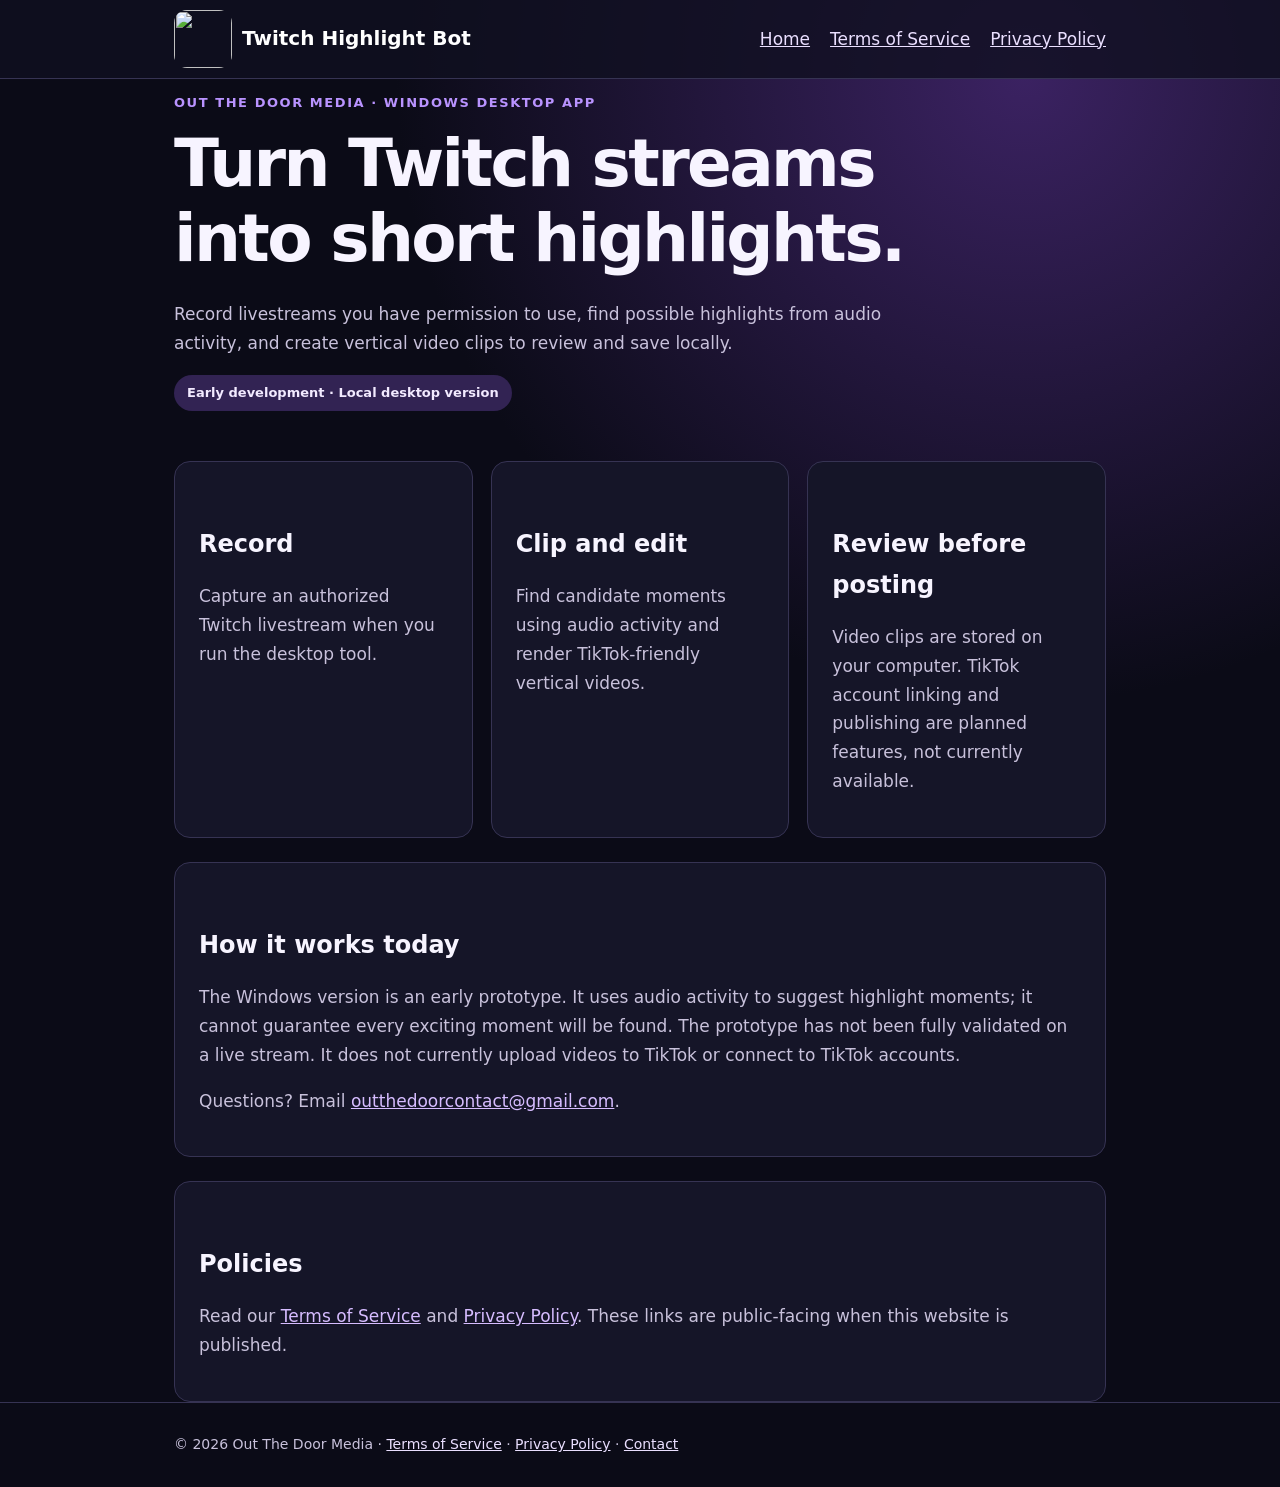
==== index.html @ d9804c31 "Add site pages and stylesheet" ====
<!doctype html><html lang="en"><head><meta charset="utf-8"><meta name="viewport" content="width=device-width, initial-scale=1"><title>Twitch Highlight Bot | Out The Door Media</title><meta name="description" content="Twitch Highlight Bot is a desktop tool for creating vertical video highlights from authorized livestream footage."><link rel="stylesheet" href="style.css"></head><body><header><nav class="wrap"><a class="brand" href="index.html"><img class="logo" src="app_icon.png" alt="">Twitch Highlight Bot</a><div class="links"><a href="index.html">Home</a><a href="terms.html">Terms of Service</a><a href="privacy.html">Privacy Policy</a></div></nav></header><main class="wrap"><div class="hero"><p class="eyebrow">Out The Door Media · Windows desktop app</p><h1>Turn Twitch streams into short highlights.</h1><p>Record livestreams you have permission to use, find possible highlights from audio activity, and create vertical video clips to review and save locally.</p><span class="tag">Early development · Local desktop version</span></div><div class="grid"><section class="panel"><h2>Record</h2><p>Capture an authorized Twitch livestream when you run the desktop tool.</p></section><section class="panel"><h2>Clip and edit</h2><p>Find candidate moments using audio activity and render TikTok-friendly vertical videos.</p></section><section class="panel"><h2>Review before posting</h2><p>Video clips are stored on your computer. TikTok account linking and publishing are planned features, not currently available.</p></section></div><section class="panel"><h2>How it works today</h2><p>The Windows version is an early prototype. It uses audio activity to suggest highlight moments; it cannot guarantee every exciting moment will be found. The prototype has not been fully validated on a live stream. It does not currently upload videos to TikTok or connect to TikTok accounts.</p><p>Questions? Email <a href="mailto:outthedoorcontact@gmail.com">outthedoorcontact@gmail.com</a>.</p></section><section class="panel"><h2>Policies</h2><p>Read our <a href="terms.html">Terms of Service</a> and <a href="privacy.html">Privacy Policy</a>. These links are public-facing when this website is published.</p></section></main><footer><div class="wrap">© 2026 Out The Door Media · <a href="terms.html">Terms of Service</a> · <a href="privacy.html">Privacy Policy</a> · <a href="mailto:outthedoorcontact@gmail.com">Contact</a></div></footer></body></html>
---- style.css ----
:root{color-scheme:dark;--bg:#0b0b17;--panel:#151528;--line:#363353;--text:#f7f4ff;--muted:#c8c1db;--accent:#b993ff}*{box-sizing:border-box}body{margin:0;background:radial-gradient(circle at 80% 5%,#3b2262 0,transparent 36%),var(--bg);font:17px/1.7 system-ui,-apple-system,Segoe UI,sans-serif;color:var(--text)}.wrap{max-width:980px;margin:auto;padding:0 24px}header{border-bottom:1px solid var(--line);background:#101020cc}nav{min-height:78px;display:flex;gap:22px;align-items:center;justify-content:space-between;flex-wrap:wrap}.brand{font-weight:800;font-size:20px;color:white;text-decoration:none}.links{display:flex;flex-wrap:wrap;gap:20px}.links a,footer a{color:#eadfff}main{padding:62px 0 90px}h1{font-size:clamp(38px,6vw,66px);line-height:1.13;margin:0 0 24px;letter-spacing:-.04em}h2{font-size:24px;margin:38px 0 10px}p,li{color:var(--muted)}.eyebrow{text-transform:uppercase;letter-spacing:.12em;color:var(--accent);font-size:13px;font-weight:750}.hero{max-width:760px}.panel{background:var(--panel);padding:24px;border:1px solid var(--line);border-radius:16px;margin-top:24px}.grid{display:grid;grid-template-columns:repeat(auto-fit,minmax(250px,1fr));gap:18px;margin-top:26px}.tag{display:inline-block;background:#322353;color:#f2eaff;border-radius:99px;padding:7px 13px;font-size:13px;font-weight:700}a{color:#d6bcff}footer{border-top:1px solid var(--line);padding:30px 0;color:var(--muted);font-size:14px}.legal{max-width:790px} .legal h1{font-size:clamp(36px,5vw,54px)}.notice{border-left:3px solid var(--accent);padding:10px 20px;background:#241a3b}img.logo{width:58px;height:58px;vertical-align:middle;border-radius:13px;margin-right:10px}@media(max-width:520px){main{padding-top:38px}.links{gap:12px}}
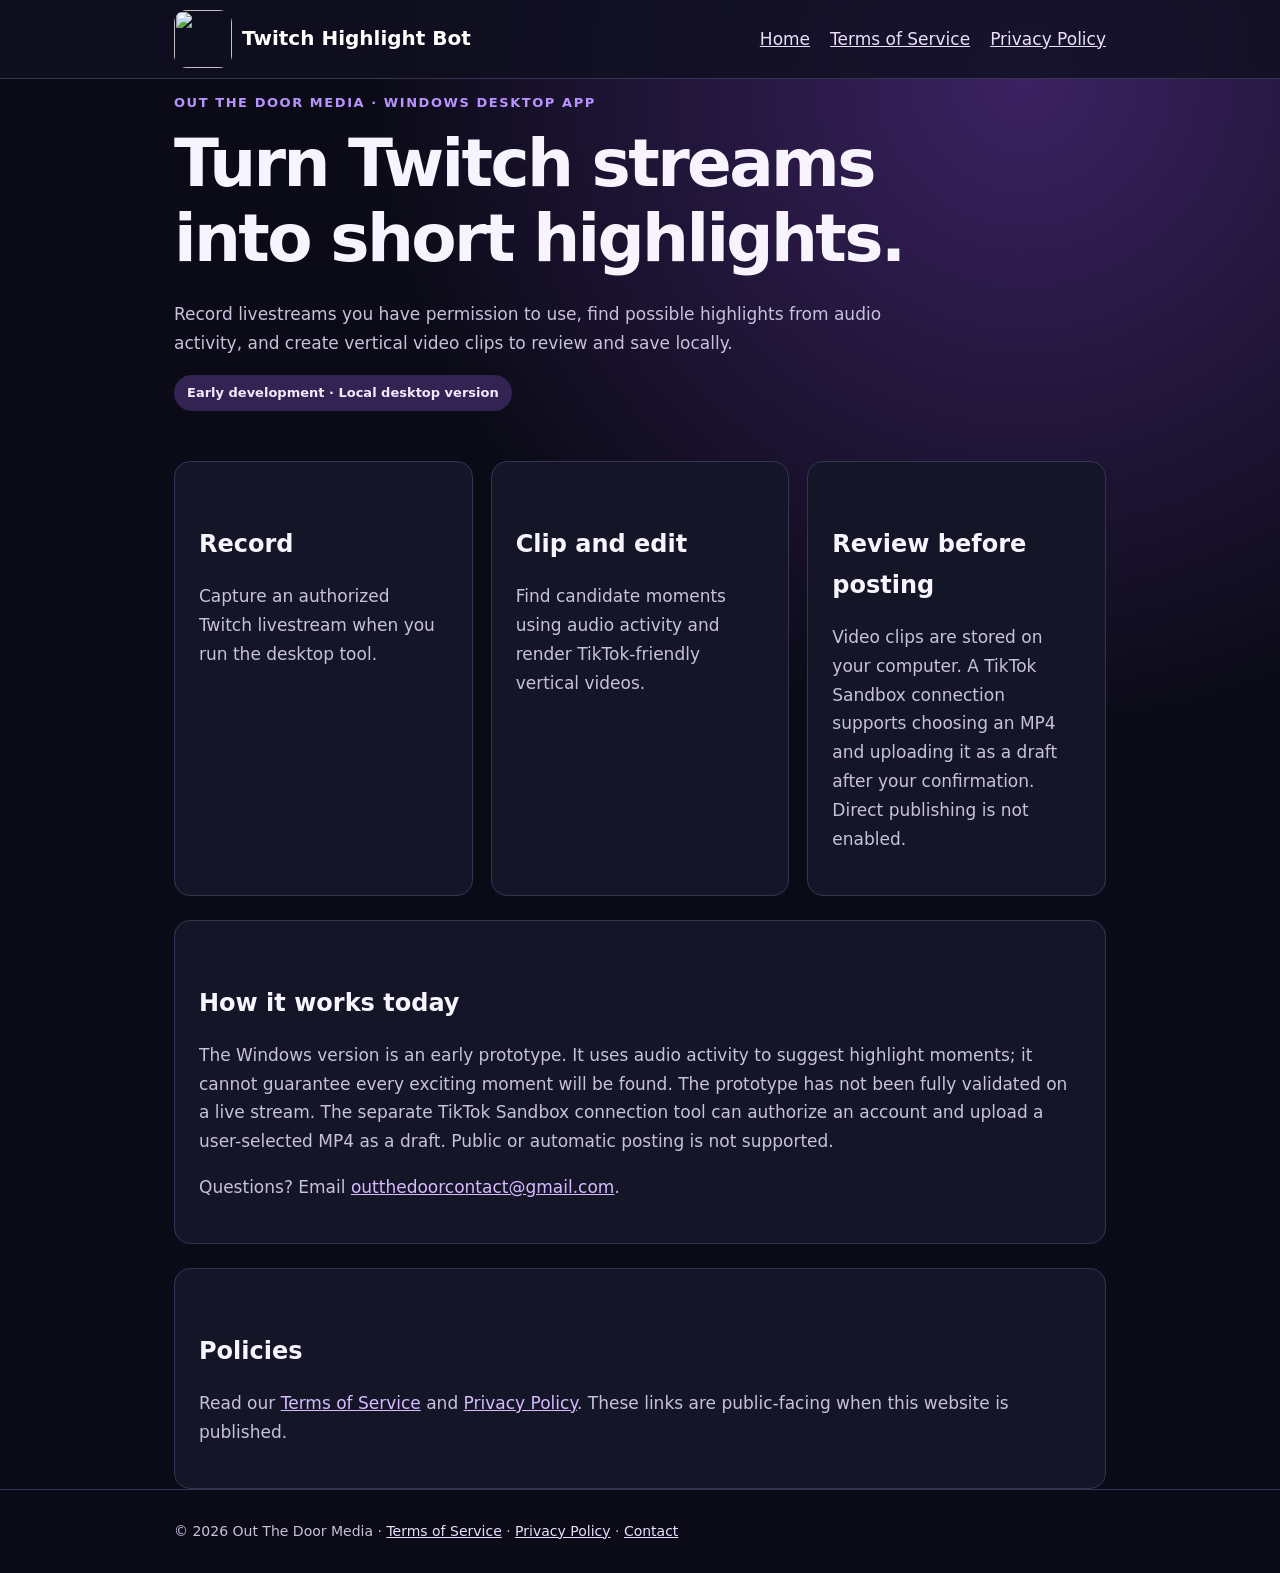
==== commit 6e0f69da: "Update TikTok Sandbox draft upload website information" ====
--- a/index.html
+++ b/index.html
@@ -1 +1 @@
-<!doctype html><html lang="en"><head><meta charset="utf-8"><meta name="viewport" content="width=device-width, initial-scale=1"><title>Twitch Highlight Bot | Out The Door Media</title><meta name="description" content="Twitch Highlight Bot is a desktop tool for creating vertical video highlights from authorized livestream footage."><link rel="stylesheet" href="style.css"></head><body><header><nav class="wrap"><a class="brand" href="index.html"><img class="logo" src="app_icon.png" alt="">Twitch Highlight Bot</a><div class="links"><a href="index.html">Home</a><a href="terms.html">Terms of Service</a><a href="privacy.html">Privacy Policy</a></div></nav></header><main class="wrap"><div class="hero"><p class="eyebrow">Out The Door Media · Windows desktop app</p><h1>Turn Twitch streams into short highlights.</h1><p>Record livestreams you have permission to use, find possible highlights from audio activity, and create vertical video clips to review and save locally.</p><span class="tag">Early development · Local desktop version</span></div><div class="grid"><section class="panel"><h2>Record</h2><p>Capture an authorized Twitch livestream when you run the desktop tool.</p></section><section class="panel"><h2>Clip and edit</h2><p>Find candidate moments using audio activity and render TikTok-friendly vertical videos.</p></section><section class="panel"><h2>Review before posting</h2><p>Video clips are stored on your computer. TikTok account linking and publishing are planned features, not currently available.</p></section></div><section class="panel"><h2>How it works today</h2><p>The Windows version is an early prototype. It uses audio activity to suggest highlight moments; it cannot guarantee every exciting moment will be found. The prototype has not been fully validated on a live stream. It does not currently upload videos to TikTok or connect to TikTok accounts.</p><p>Questions? Email <a href="mailto:outthedoorcontact@gmail.com">outthedoorcontact@gmail.com</a>.</p></section><section class="panel"><h2>Policies</h2><p>Read our <a href="terms.html">Terms of Service</a> and <a href="privacy.html">Privacy Policy</a>. These links are public-facing when this website is published.</p></section></main><footer><div class="wrap">© 2026 Out The Door Media · <a href="terms.html">Terms of Service</a> · <a href="privacy.html">Privacy Policy</a> · <a href="mailto:outthedoorcontact@gmail.com">Contact</a></div></footer></body></html>+<!doctype html><html lang="en"><head><meta charset="utf-8"><meta name="viewport" content="width=device-width, initial-scale=1"><title>Twitch Highlight Bot | Out The Door Media</title><meta name="description" content="Twitch Highlight Bot is a desktop tool for creating vertical video highlights from authorized livestream footage."><link rel="stylesheet" href="style.css"></head><body><header><nav class="wrap"><a class="brand" href="index.html"><img class="logo" src="app_icon.png" alt="">Twitch Highlight Bot</a><div class="links"><a href="index.html">Home</a><a href="terms.html">Terms of Service</a><a href="privacy.html">Privacy Policy</a></div></nav></header><main class="wrap"><div class="hero"><p class="eyebrow">Out The Door Media · Windows desktop app</p><h1>Turn Twitch streams into short highlights.</h1><p>Record livestreams you have permission to use, find possible highlights from audio activity, and create vertical video clips to review and save locally.</p><span class="tag">Early development · Local desktop version</span></div><div class="grid"><section class="panel"><h2>Record</h2><p>Capture an authorized Twitch livestream when you run the desktop tool.</p></section><section class="panel"><h2>Clip and edit</h2><p>Find candidate moments using audio activity and render TikTok-friendly vertical videos.</p></section><section class="panel"><h2>Review before posting</h2><p>Video clips are stored on your computer. A TikTok Sandbox connection supports choosing an MP4 and uploading it as a draft after your confirmation. Direct publishing is not enabled.</p></section></div><section class="panel"><h2>How it works today</h2><p>The Windows version is an early prototype. It uses audio activity to suggest highlight moments; it cannot guarantee every exciting moment will be found. The prototype has not been fully validated on a live stream. The separate TikTok Sandbox connection tool can authorize an account and upload a user-selected MP4 as a draft. Public or automatic posting is not supported.</p><p>Questions? Email <a href="mailto:outthedoorcontact@gmail.com">outthedoorcontact@gmail.com</a>.</p></section><section class="panel"><h2>Policies</h2><p>Read our <a href="terms.html">Terms of Service</a> and <a href="privacy.html">Privacy Policy</a>. These links are public-facing when this website is published.</p></section></main><footer><div class="wrap">© 2026 Out The Door Media · <a href="terms.html">Terms of Service</a> · <a href="privacy.html">Privacy Policy</a> · <a href="mailto:outthedoorcontact@gmail.com">Contact</a></div></footer></body></html>
